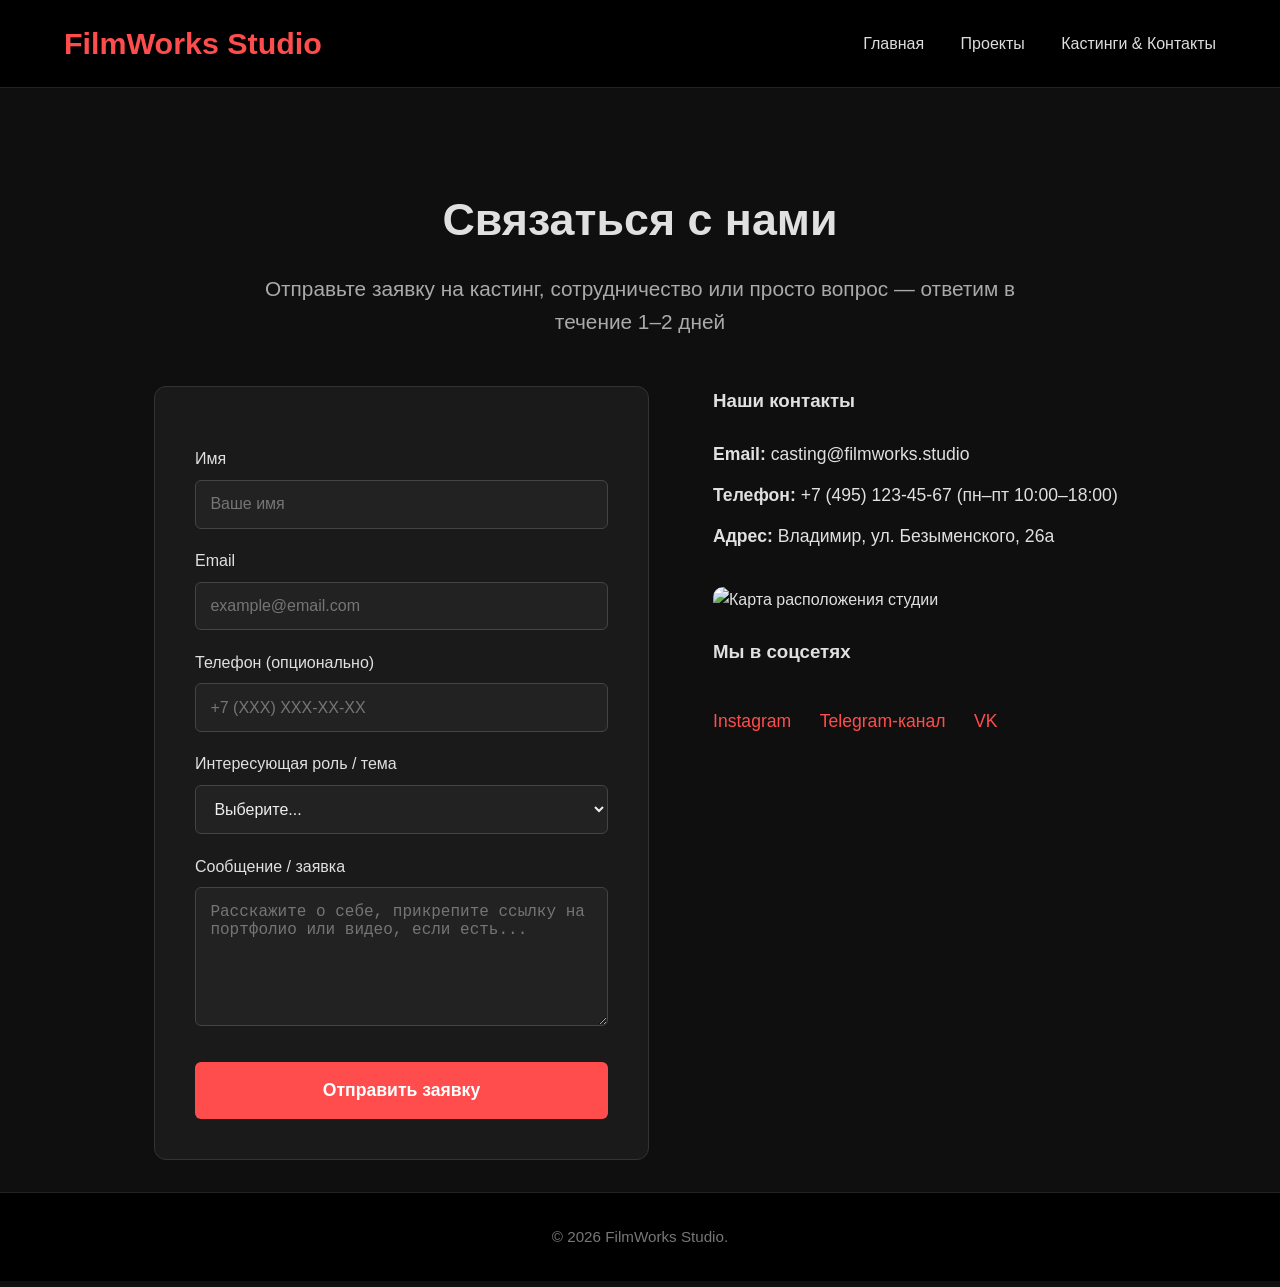
==== contacts.html @ 1e50e39f "Задание 4: создана страница контактов" ====
<!DOCTYPE html>
<html lang="ru">
<head>
    <meta charset="UTF-8">
    <meta name="viewport" content="width=device-width, initial-scale=1.0">
    <title>Кастинги и контакты — FilmWorks Studio</title>
    <link rel="stylesheet" href="style.css">
</head>
<body>
    <header>
        <div class="logo">FilmWorks Studio</div>
        <nav>
            <a href="index.html">Главная</a>
            <a href="projects.html">Проекты</a>
            <a href="contacts.html">Кастинги & Контакты</a>
        </nav>
    </header>

    <main class="contacts-page">
        <section class="contact-hero">
            <h1>Связаться с нами</h1>
            <p>Отправьте заявку на кастинг, сотрудничество или просто вопрос — ответим в течение 1–2 дней</p>
        </section>

        <section class="contact-form-section">
            <form id="contactForm" class="contact-form">
                <label for="name">Имя</label>
                <input type="text" id="name" name="name" placeholder="Ваше имя" required>

                <label for="email">Email</label>
                <input type="email" id="email" name="email" placeholder="example@email.com" required>

                <label for="phone">Телефон (опционально)</label>
                <input type="tel" id="phone" name="phone" placeholder="+7 (XXX) XXX-XX-XX">

                <label for="role">Интересующая роль / тема</label>
                <select id="role" name="role" required>
                    <option value="">Выберите...</option>
                    <option value="casting">Кастинг (актёр/актриса)</option>
                    <option value="massovka">Массовка / эпизод</option>
                    <option value="crew">Съёмочная группа (оператор, художник и т.д.)</option>
                    <option value="partner">Сотрудничество / партнёрство</option>
                    <option value="other">Другое</option>
                </select>

                <label for="message">Сообщение / заявка</label>
                <textarea id="message" name="message" rows="6" placeholder="Расскажите о себе, прикрепите ссылку на портфолио или видео, если есть..." required></textarea>

                <button type="submit">Отправить заявку</button>
            </form>

            <div class="contact-info">
                <h3>Наши контакты</h3>
                <p><strong>Email:</strong> casting@filmworks.studio</p>
                <p><strong>Телефон:</strong> +7 (495) 123-45-67 (пн–пт 10:00–18:00)</p>
                <p><strong>Адрес:</strong> Владимир, ул. Безыменского, 26а</p>

                <div class="map-placeholder">
                    <img src="img/karta.png" alt="Карта расположения студии">
                </div>

                <div class="social-links">
                    <h3>Мы в соцсетях</h3>
                    <a href="https://instagram.com" target="_blank" rel="noopener">Instagram</a>
                    <a href="https://t.me" target="_blank" rel="noopener">Telegram-канал</a>
                    <a href="https://vk.com" target="_blank" rel="noopener">VK</a>
                </div>
            </div>
        </section>
    </main>

    <footer>
        <p>© 2026 FilmWorks Studio.</p>
    </footer>
</body>
</html>
---- style.css ----
* {
    box-sizing: border-box;
    margin: 0;
    padding: 0;
}

body {
    font-family: 'Segoe UI', Tahoma, Geneva, Verdana, sans-serif;
    background-color: #0f0f0f;
    color: #e0e0e0;
    line-height: 1.6;
}


header {
    background: #000;
    padding: 1.2rem 5%;
    display: flex;
    justify-content: space-between;
    align-items: center;
    border-bottom: 1px solid #222;
    position: sticky;
    top: 0;
    z-index: 100;
}

.logo {
    font-size: 1.9rem;
    font-weight: bold;
    color: #ff4d4d;        
}

nav a {
    color: #ddd;
    margin-left: 2rem;
    text-decoration: none;
    font-weight: 500;
    transition: color 0.3s;
}

nav a:hover,
nav a.active {
    color: #ff4d4d;
}


.hero-slider {
    position: relative;
    height: 70vh;
    min-height: 500px;
    overflow: hidden;
}

.slide {
    position: absolute;
    inset: 0;
    display: none;
}

.slide.active {
    display: block;
}

.slide img {
    width: 100%;
    height: 100%;
    object-fit: cover;
    opacity: 0.85;
}

.slide-caption {
    position: absolute;
    bottom: 15%;
    left: 8%;
    background: rgba(0,0,0,0.65);
    padding: 2rem 2.5rem;
    max-width: 550px;
    border-radius: 10px;
    backdrop-filter: blur(4px);
}

.slide-caption h2 {
    font-size: 2.8rem;
    margin-bottom: 0.8rem;
    color: #fff;
}

.slide-caption p {
    font-size: 1.3rem;
    color: #ddd;
}

.features {
    display: grid;
    grid-template-columns: repeat(auto-fit, minmax(280px, 1fr));
    gap: 2rem;
    padding: 4rem 8%;
    background: #111;
}

.feature-card {
    background: #1a1a1a;
    padding: 2.2rem;
    text-align: center;
    border-radius: 12px;
    border: 1px solid #333;
    transition: transform 0.3s, box-shadow 0.3s;
}

.feature-card:hover {
    transform: translateY(-8px);
    box-shadow: 0 12px 30px rgba(255, 77, 77, 0.12);
}

.search-bar {
    padding: 2.5rem 8%;
    background: #111;
    text-align: center;
}

.search-bar input {
    width: 100%;
    max-width: 700px;
    padding: 1rem 1.4rem;
    font-size: 1.1rem;
    border: 1px solid #444;
    border-radius: 8px;
    background: #1a1a1a;
    color: #eee;
}

.search-bar input:focus {
    outline: none;
    border-color: #ff4d4d;
    box-shadow: 0 0 0 4px rgba(255, 77, 77, 0.18);
}

.projects-grid {
    display: grid;
    grid-template-columns: repeat(auto-fill, minmax(260px, 1fr));
    gap: 2rem;
    padding: 0 8% 5rem;
}

.project-card {
    background: #1a1a1a;
    border-radius: 12px;
    overflow: hidden;
    transition: all 0.28s ease;
    border: 1px solid #2a2a2a;
}

.project-card:hover {
    transform: translateY(-10px);
    box-shadow: 0 15px 35px rgba(255, 77, 77, 0.15);
    border-color: #ff4d4d;
}

.project-card img {
    width: 100%;
    height: 340px;
    object-fit: cover;
}

.project-card h3 {
    padding: 1.2rem 1.3rem 0.5rem;
    font-size: 1.35rem;
}

.project-card p {
    padding: 0 1.3rem 1.2rem;
    color: #aaa;
    font-size: 0.97rem;
}

.project-card a {
    display: block;
    padding: 1rem;
    background: #ff4d4d;
    color: white;
    text-align: center;
    text-decoration: none;
    font-weight: 600;
    transition: background 0.3s;
}

.project-card a:hover {
    background: #e63939;
}


footer {
    background: #000;
    text-align: center;
    padding: 2rem;
    border-top: 1px solid #222;
    font-size: 0.95rem;
    color: #777;
}

@media (max-width: 992px) {
    header {
        padding: 1rem 4%;
    }
    .hero-slider {
        height: 60vh;
    }
    .slide-caption h2 {
        font-size: 2.4rem;
    }
}

@media (max-width: 768px) {
    header {
        flex-direction: column;
        gap: 1.2rem;
        padding: 1.2rem 5%;
    }
    
    nav a {
        margin: 0 1.2rem;
        font-size: 1.05rem;
    }
    
    .projects-grid {
        grid-template-columns: repeat(auto-fill, minmax(220px, 1fr));
        padding: 0 5% 4rem;
    }
    
    .search-bar {
        padding: 2rem 5%;
    }
    
    .features {
        padding: 3rem 5%;
    }
}

@media (max-width: 480px) {
    .slide-caption {
        left: 5%;
        right: 5%;
        bottom: 10%;
        padding: 1.5rem;
    }
    
    .slide-caption h2 {
        font-size: 2rem;
    }
}

.project-detail {
    max-width: 1200px;
    margin: 0 auto;
    padding: 2rem 5%;
}

.hero-project {
    display: flex;
    gap: 3rem;
    margin-bottom: 4rem;
    flex-wrap: wrap;
}

.main-poster {
    width: 100%;
    max-width: 400px;
    border-radius: 12px;
    box-shadow: 0 10px 30px rgba(0,0,0,0.6);
}

.project-info h1 {
    font-size: 3rem;
    margin-bottom: 0.8rem;
}

.meta {
    font-size: 1.2rem;
    color: #aaa;
    margin-bottom: 1rem;
}

.director, .genre-tags {
    font-size: 1.1rem;
    margin: 0.5rem 0;
}

.trailer-btn {
    margin-top: 1.5rem;
    padding: 1rem 2rem;
    background: #ff4d4d;
    border: none;
    color: white;
    font-size: 1.1rem;
    border-radius: 6px;
    cursor: pointer;
    transition: background 0.3s;
}

.trailer-btn:hover {
    background: #e63939;
}

.description, .gallery, .cast, .reviews {
    margin-bottom: 4rem;
}

.gallery-grid {
    display: grid;
    grid-template-columns: repeat(auto-fill, minmax(220px, 1fr));
    gap: 1.2rem;
}

.gallery-grid img {
    width: 100%;
    border-radius: 8px;
    transition: transform 0.3s;
}

.gallery-grid img:hover {
    transform: scale(1.05);
}

.reviews .review {
    background: #1a1a1a;
    padding: 1.5rem;
    border-radius: 10px;
    margin-bottom: 1.5rem;
    border-left: 4px solid #ff4d4d;
}

.review-author {
    font-weight: bold;
    color: #ff4d4d;
    margin-bottom: 0.8rem;
}

@media (max-width: 768px) {
    .hero-project {
        flex-direction: column;
        align-items: center;
        text-align: center;
    }
    
    .main-poster {
        max-width: 320px;
    }
}
.contacts-page {
    max-width: 1100px;
    margin: 0 auto;
    padding: 2rem 5%;
}

.contact-hero {
    text-align: center;
    padding: 4rem 0 3rem;
}

.contact-hero h1 {
    font-size: 2.8rem;
    margin-bottom: 1rem;
}

.contact-hero p {
    font-size: 1.3rem;
    color: #aaa;
    max-width: 800px;
    margin: 0 auto;
}

.contact-form-section {
    display: flex;
    gap: 4rem;
    flex-wrap: wrap;
}

.contact-form {
    flex: 1;
    min-width: 320px;
    background: #1a1a1a;
    padding: 2.5rem;
    border-radius: 12px;
    border: 1px solid #333;
}

.contact-form label {
    display: block;
    margin: 1.2rem 0 0.5rem;
    font-weight: 500;
}

.contact-form input,
.contact-form select,
.contact-form textarea {
    width: 100%;
    padding: 0.9rem;
    background: #222;
    border: 1px solid #444;
    border-radius: 6px;
    color: #eee;
    font-size: 1rem;
}

.contact-form input:focus,
.contact-form select:focus,
.contact-form textarea:focus {
    outline: none;
    border-color: #ff4d4d;
    box-shadow: 0 0 0 3px rgba(255,77,77,0.2);
}

.contact-form button {
    margin-top: 1.8rem;
    width: 100%;
    padding: 1.1rem;
    background: #ff4d4d;
    border: none;
    color: white;
    font-size: 1.1rem;
    font-weight: bold;
    border-radius: 6px;
    cursor: pointer;
    transition: background 0.3s;
}

.contact-form button:hover {
    background: #e63939;
}

.contact-info {
    flex: 1;
    min-width: 300px;
}

.contact-info h3 {
    margin-bottom: 1.5rem;
}

.contact-info p {
    margin: 0.8rem 0;
    font-size: 1.1rem;
}

.map-placeholder img {
    width: 100%;
    max-width: 500px;
    border-radius: 10px;
    margin: 1.5rem 0;
}

.social-links a {
    display: inline-block;
    margin-right: 1.5rem;
    margin-top: 1rem;
    color: #ff4d4d;
    text-decoration: none;
    font-size: 1.1rem;
}

.social-links a:hover {
    text-decoration: underline;
}

@media (max-width: 900px) {
    .contact-form-section {
        flex-direction: column;
        gap: 3rem;
    }
}
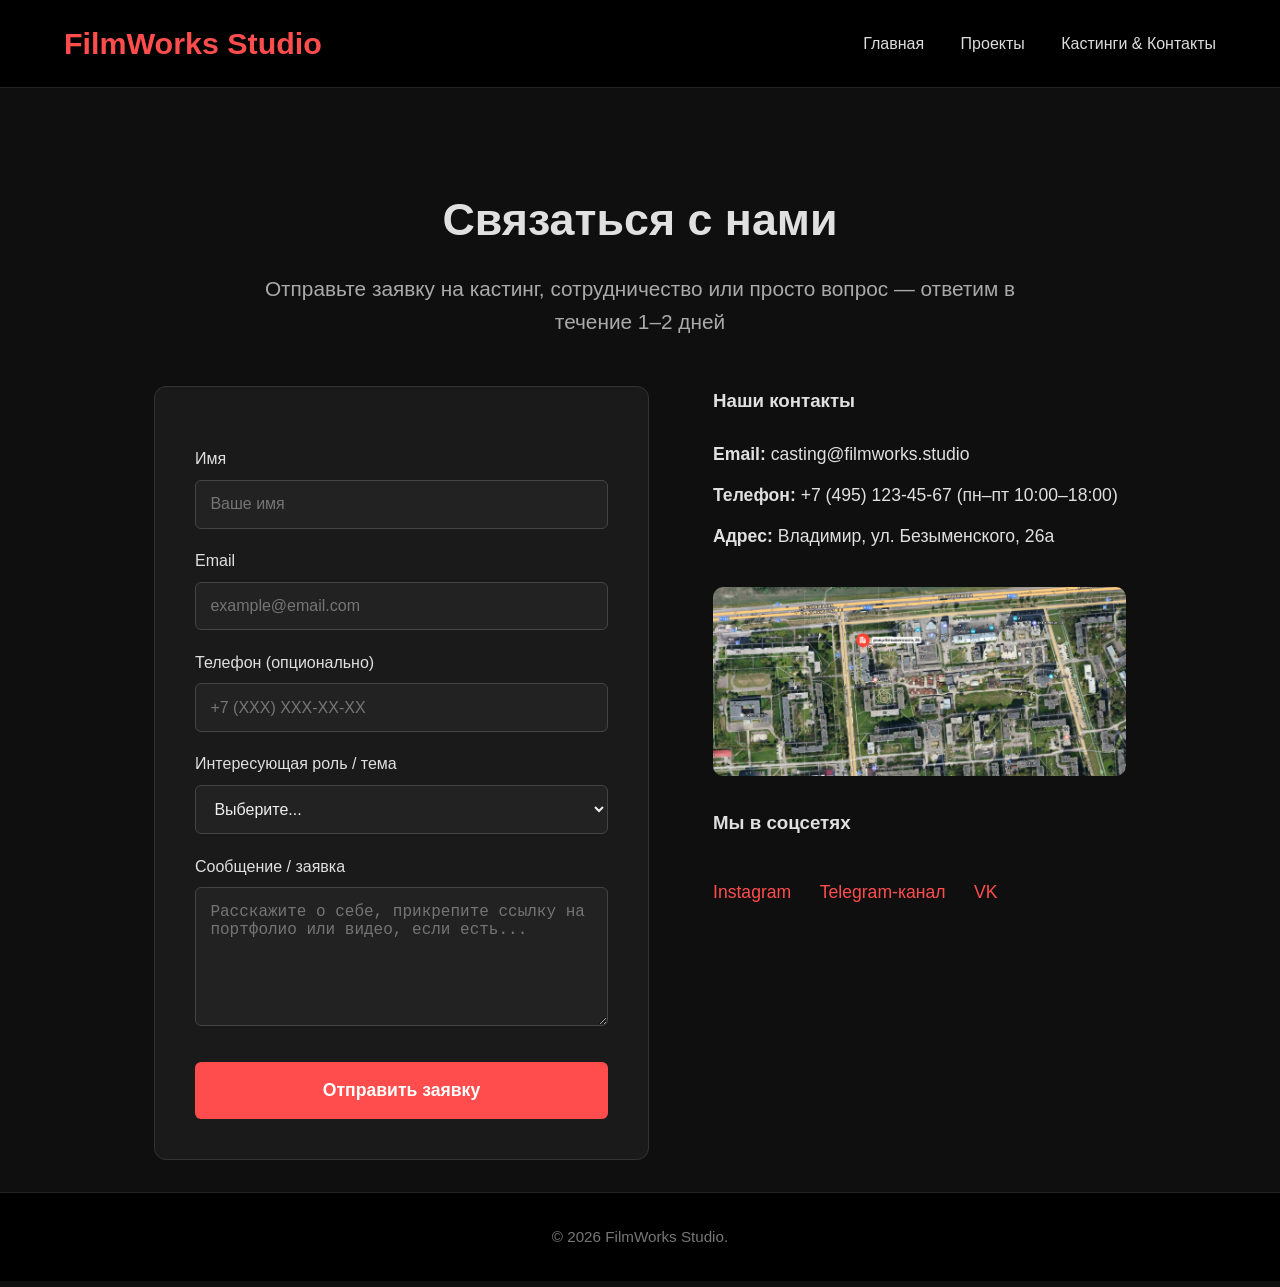
==== commit 033debe0: "Задание 6: реализован поиск и сортировка на странице проектов" ====
--- a/contacts.html
+++ b/contacts.html
@@ -72,5 +72,6 @@
     <footer>
         <p>© 2026 FilmWorks Studio.</p>
     </footer>
+    <script src="script.js" defer></script>
 </body>
 </html>
--- a/style.css
+++ b/style.css
@@ -113,28 +113,6 @@
     box-shadow: 0 12px 30px rgba(255, 77, 77, 0.12);
 }
 
-.search-bar {
-    padding: 2.5rem 8%;
-    background: #111;
-    text-align: center;
-}
-
-.search-bar input {
-    width: 100%;
-    max-width: 700px;
-    padding: 1rem 1.4rem;
-    font-size: 1.1rem;
-    border: 1px solid #444;
-    border-radius: 8px;
-    background: #1a1a1a;
-    color: #eee;
-}
-
-.search-bar input:focus {
-    outline: none;
-    border-color: #ff4d4d;
-    box-shadow: 0 0 0 4px rgba(255, 77, 77, 0.18);
-}
 
 .projects-grid {
     display: grid;
@@ -468,4 +446,61 @@
         flex-direction: column;
         gap: 3rem;
     }
+}
+
+.slider-btn {
+    position: absolute;
+    top: 50%;
+    transform: translateY(-50%);
+    background: rgba(0,0,0,0.5);
+    color: white;
+    border: none;
+    padding: 1rem 1.5rem;
+    font-size: 1.5rem;
+    cursor: pointer;
+    border-radius: 50%;
+    transition: background 0.3s;
+    z-index: 10;
+}
+
+.prev-btn { left: 2%; }
+.next-btn { right: 2%; }
+
+.slider-btn:hover {
+    background: rgba(255, 77, 77, 0.7);
+}
+
+.feature-card, .project-card, .review, .contact-form {
+    opacity: 0;
+    transform: translateY(30px);
+    transition: opacity 0.8s ease, transform 0.8s ease;
+}
+
+.visible {
+    opacity: 1;
+    transform: translateY(0);
+}
+
+.search-bar.compact {
+    display: flex;
+    gap: 1rem;
+    padding: 1.5rem 8%;
+    justify-content: center;
+    background: #111;
+}
+
+.search-bar.compact input,
+.search-bar.compact select {
+    padding: 0.85rem 1.2rem;
+    font-size: 1rem;
+    border: 1px solid #333;
+    border-radius: 6px;
+    background: #1a1a1a;
+    color: #eee;
+    min-width: 160px;
+}
+
+.search-bar.compact input {
+    flex: 1;
+    max-width: 450px;
 }
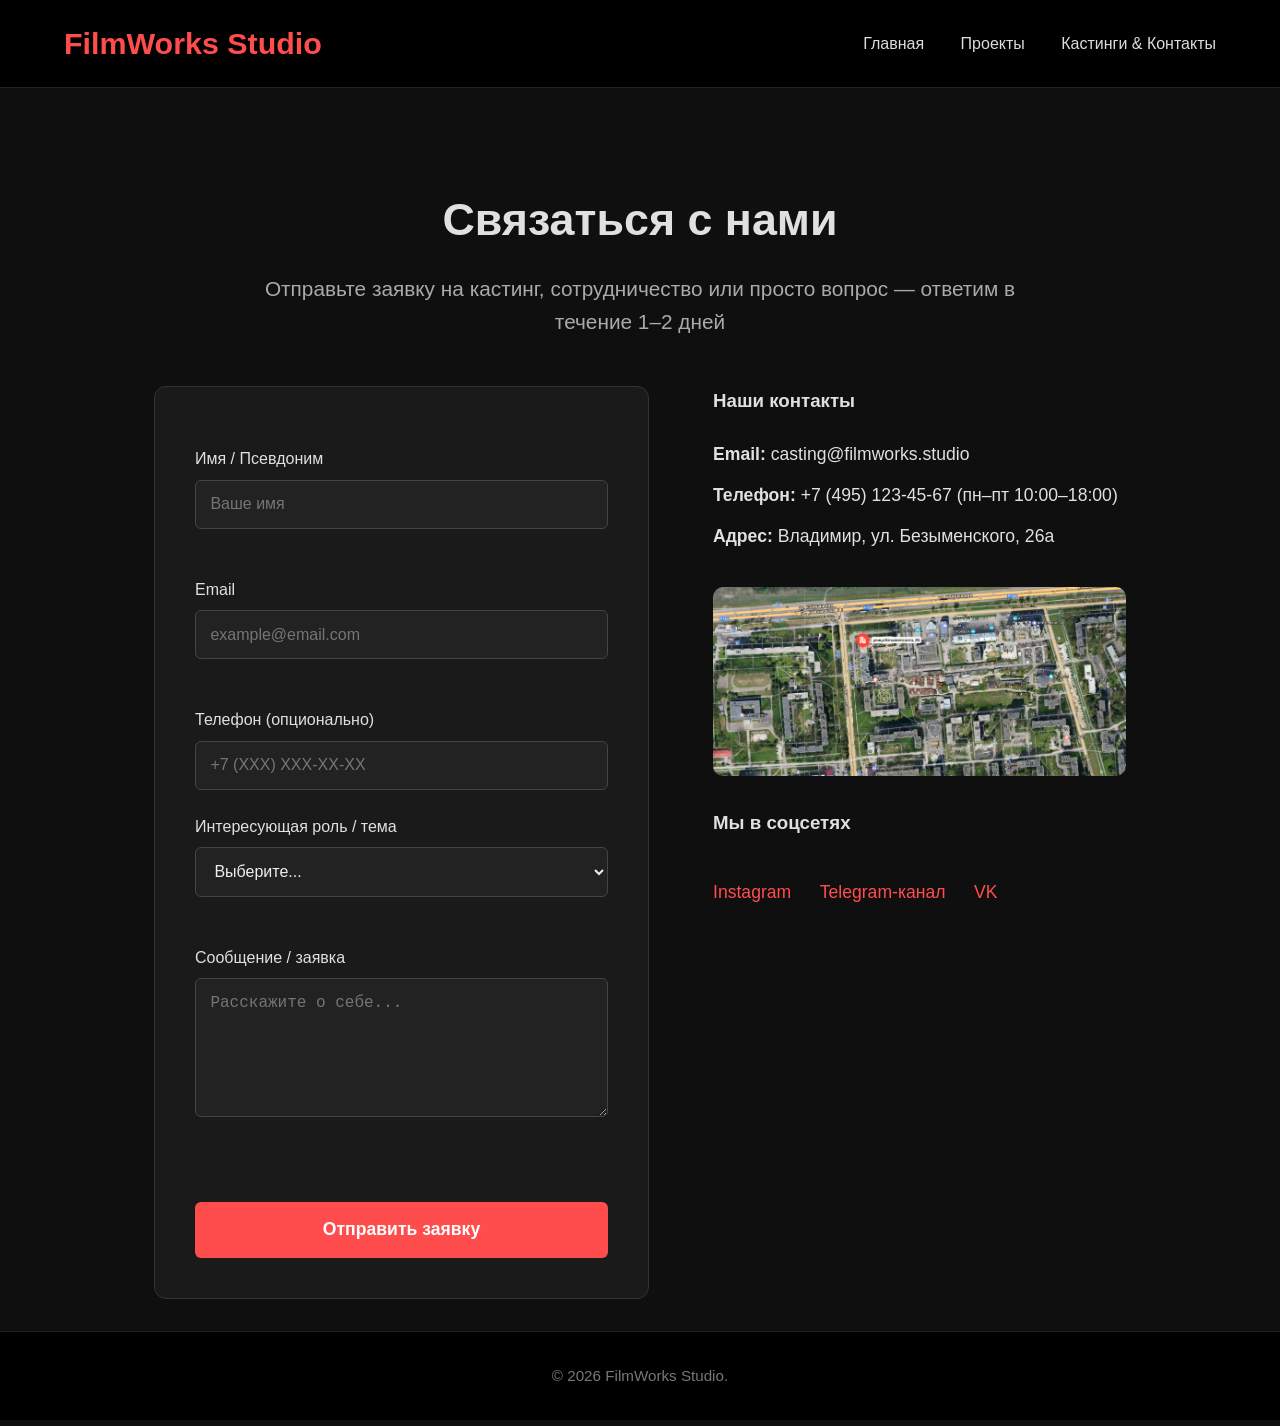
==== commit 3a19d495: "Задание 8: клиентская валидация формы на странице контактов" ====
--- a/contacts.html
+++ b/contacts.html
@@ -24,29 +24,44 @@
 
         <section class="contact-form-section">
             <form id="contactForm" class="contact-form">
-                <label for="name">Имя</label>
-                <input type="text" id="name" name="name" placeholder="Ваше имя" required>
+                <div class="form-group">
+                    <label for="name">Имя / Псевдоним</label>
+                    <input type="text" id="name" name="name" placeholder="Ваше имя" required>
+                    <span class="error" id="nameError"></span>
+                </div>
 
-                <label for="email">Email</label>
-                <input type="email" id="email" name="email" placeholder="example@email.com" required>
+                <div class="form-group">
+                    <label for="email">Email</label>
+                    <input type="email" id="email" name="email" placeholder="example@email.com" required>
+                    <span class="error" id="emailError"></span>
+                </div>
 
-                <label for="phone">Телефон (опционально)</label>
-                <input type="tel" id="phone" name="phone" placeholder="+7 (XXX) XXX-XX-XX">
+                <div class="form-group">
+                    <label for="phone">Телефон (опционально)</label>
+                    <input type="tel" id="phone" name="phone" placeholder="+7 (XXX) XXX-XX-XX">
+                </div>
 
-                <label for="role">Интересующая роль / тема</label>
-                <select id="role" name="role" required>
-                    <option value="">Выберите...</option>
-                    <option value="casting">Кастинг (актёр/актриса)</option>
-                    <option value="massovka">Массовка / эпизод</option>
-                    <option value="crew">Съёмочная группа (оператор, художник и т.д.)</option>
-                    <option value="partner">Сотрудничество / партнёрство</option>
-                    <option value="other">Другое</option>
-                </select>
+                <div class="form-group">
+                    <label for="role">Интересующая роль / тема</label>
+                    <select id="role" name="role" required>
+                        <option value="">Выберите...</option>
+                        <option value="casting">Кастинг (актёр/актриса)</option>
+                        <option value="massovka">Массовка / эпизод</option>
+                        <option value="crew">Съёмочная группа</option>
+                        <option value="partner">Сотрудничество</option>
+                        <option value="other">Другое</option>
+                    </select>
+                    <span class="error" id="roleError"></span>
+                </div>
 
-                <label for="message">Сообщение / заявка</label>
-                <textarea id="message" name="message" rows="6" placeholder="Расскажите о себе, прикрепите ссылку на портфолио или видео, если есть..." required></textarea>
+                <div class="form-group">
+                    <label for="message">Сообщение / заявка</label>
+                    <textarea id="message" name="message" rows="6" placeholder="Расскажите о себе..." required></textarea>
+                    <span class="error" id="messageError"></span>
+                </div>
 
                 <button type="submit">Отправить заявку</button>
+                <p id="formSuccess" class="success hidden">Заявка отправлена! Мы свяжемся с вами в ближайшее время.</p>
             </form>
 
             <div class="contact-info">
--- a/style.css
+++ b/style.css
@@ -503,4 +503,143 @@
 .search-bar.compact input {
     flex: 1;
     max-width: 450px;
+}
+
+.lightbox {
+    position: fixed;
+    inset: 0;
+    background: rgba(0,0,0,0.95);
+    display: flex;
+    align-items: center;
+    justify-content: center;
+    z-index: 2000;
+    opacity: 0;
+    pointer-events: none;
+    transition: opacity 0.3s;
+}
+
+.lightbox.active {
+    opacity: 1;
+    pointer-events: all;
+}
+
+.lightbox.hidden {
+    display: none;
+}
+
+.lightbox img {
+    max-width: 90%;
+    max-height: 85vh;
+    border-radius: 12px;
+    box-shadow: 0 0 40px rgba(255,77,77,0.3);
+}
+
+.lightbox-close {
+    position: absolute;
+    top: 30px;
+    right: 30px;
+    font-size: 3rem;
+    color: white;
+    cursor: pointer;
+    background: rgba(0,0,0,0.5);
+    width: 50px;
+    height: 50px;
+    border-radius: 50%;
+    display: flex;
+    align-items: center;
+    justify-content: center;
+    transition: background 0.3s;
+}
+
+.lightbox-close:hover {
+    background: #ff4d4d;
+}
+
+.add-review {
+    background: #1a1a1a;
+    padding: 2.5rem;
+    border-radius: 12px;
+    margin: 3rem 0;
+    border: 1px solid #333;
+    max-width: 700px;
+}
+
+.add-review h2 {
+    margin-bottom: 1.5rem;
+}
+
+#reviewForm {
+    display: flex;
+    flex-direction: column;
+    gap: 1.2rem;
+}
+
+#reviewAuthor,
+#reviewText {
+    padding: 0.9rem;
+    border: 1px solid #444;
+    border-radius: 6px;
+    background: #222;
+    color: #eee;
+    font-size: 1rem;
+}
+
+#reviewText {
+    resize: vertical;
+}
+
+#reviewForm button {
+    padding: 1rem;
+    background: #ff4d4d;
+    border: none;
+    color: white;
+    font-size: 1.1rem;
+    border-radius: 6px;
+    cursor: pointer;
+    transition: background 0.3s;
+}
+
+#reviewForm button:hover {
+    background: #e63939;
+}
+
+.form-group {
+    margin-bottom: 1.5rem;
+    position: relative;
+}
+
+.form-group input,
+.form-group select,
+.form-group textarea {
+    width: 100%;
+    padding: 0.9rem;
+    border: 1px solid #444;
+    border-radius: 6px;
+    background: #222;
+    color: #eee;
+}
+
+.form-group input:invalid:focus,
+.form-group select:invalid:focus,
+.form-group textarea:invalid:focus {
+    border-color: #ff4d4d;
+}
+
+.error {
+    color: #ff4d4d;
+    font-size: 0.9rem;
+    margin-top: 0.3rem;
+    display: block;
+    min-height: 1.2rem;
+}
+
+.success {
+    color: #4caf50;
+    font-weight: bold;
+    margin-top: 1rem;
+    text-align: center;
+}
+
+.success.hidden {
+    display: none;
 }
